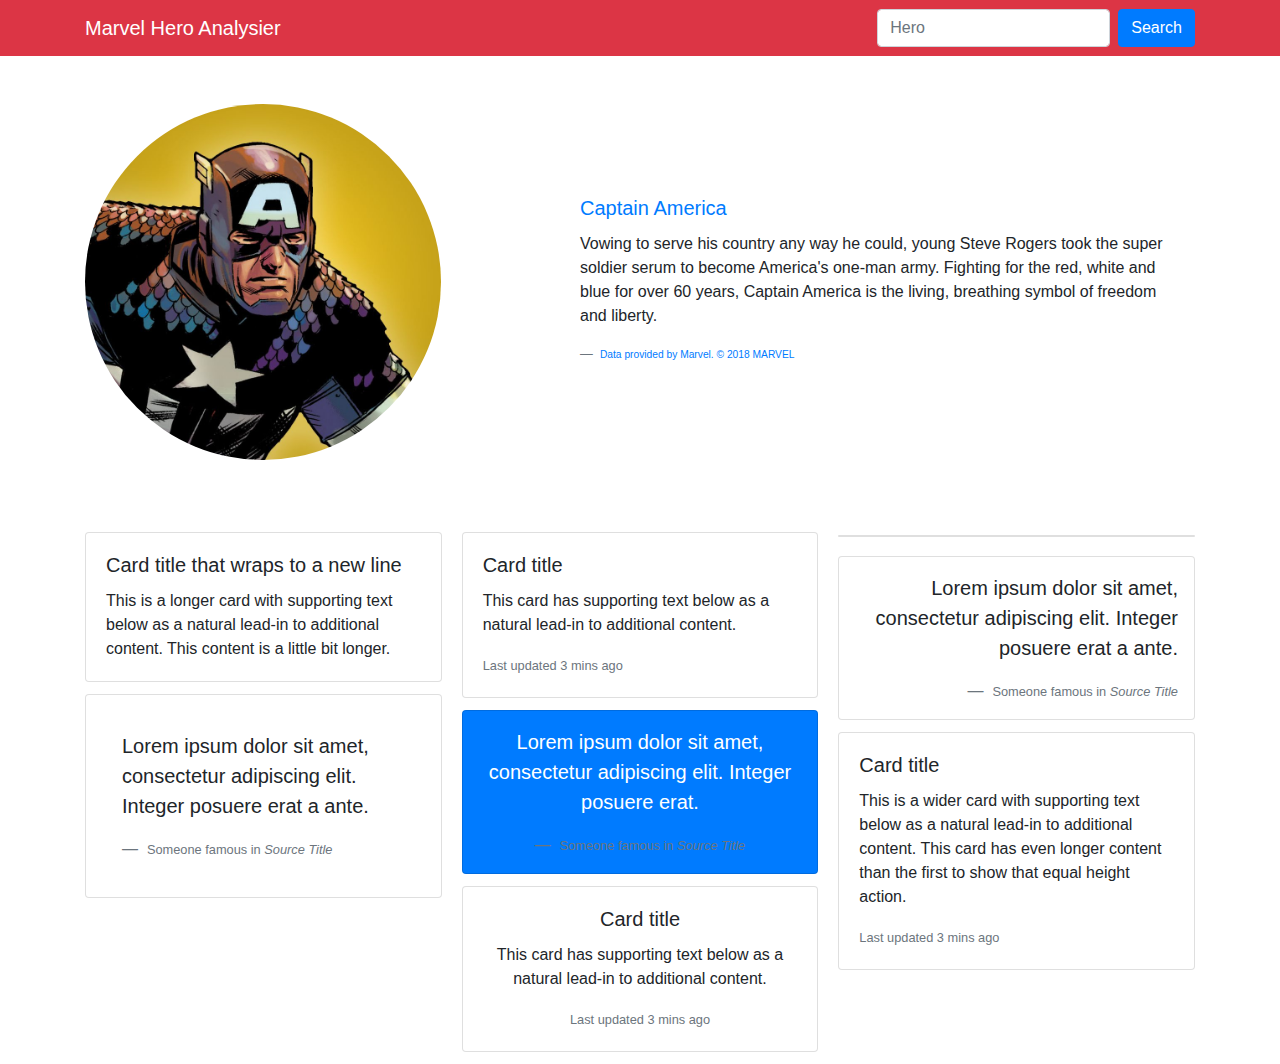
==== index.html @ 652e1d8a "[ADD] Adicionando as primeiras versões do código" ====
<!DOCTYPE html>
<html>
<head>
    <meta charset="utf-8" />
    <meta http-equiv="X-UA-Compatible" content="IE=edge">
    <title>Marvel Hero Analysier</title>
    <meta name="viewport" content="width=device-width, initial-scale=1">
    <link rel="stylesheet" type="text/css" media="screen" href="assets/css/bootstrap.css" />
    <link rel="shortcut icon" href="assets/images/favicon.ico" />
    
</head>
<body>
    <nav class="navbar bg-danger align-content-center justify-content-center">
        <div class="container text-center">
            <a class="navbar-brand text-white align-content-sm-center" href="#">Marvel Hero Analysier</a>
            
            <form class="form-inline my-2 my-lg-0">
                <input class="form-control mr-sm-2" type="search" placeholder="Hero" aria-label="Search">
                <button class="btn btn-primary my-2 my-sm-0 align-content-sm-center" type="submit">Search</button>
            </form>
        </div>
    </nav>
    
    <br>
    <br>
    
    <div class="container">
        <div class="row">
            <div class="col-lg-5 col-sm-12">
                <img class="rounded-circle" src="assets/images/captain.jpg" style="width: 80%;">
            </div>
            
            
            <div class="col-lg-7 col-sm-12">
                <br>
                <br>
                <br>
                <div class="card border-0"> 
                    <div class="card-body">
                        <h5 class="card-title text-primary">Captain America</h5>
                        <p class="card-text">Vowing to serve his country any way he could, young Steve Rogers took the super soldier serum to become America's one-man army. Fighting for the red, white and blue for over 60 years, Captain America is the living, breathing symbol of freedom and liberty.</p>
                        
                        <footer class="blockquote-footer">
                            <small>
                                    <a href=\"http://marvel.com\">Data provided by Marvel. © 2018 MARVEL</a>
                            </small>
                        </footer>
                        
                        
                    </div>
                </div>
            </div>
        </div>
        
        <br>
        <br>
        <br>
        
        <div class="card-columns">
            <div class="card">
                <div class="card-body">
                    <h5 class="card-title">Card title that wraps to a new line</h5>
                    <p class="card-text">This is a longer card with supporting text below as a natural lead-in to additional content. This content is a little bit longer.</p>
                </div>
            </div>
            <div class="card p-3">
                <blockquote class="blockquote mb-0 card-body">
                    <p>Lorem ipsum dolor sit amet, consectetur adipiscing elit. Integer posuere erat a ante.</p>
                    <footer class="blockquote-footer">
                        <small class="text-muted">
                            Someone famous in <cite title="Source Title">Source Title</cite>
                        </small>
                    </footer>
                </blockquote>
            </div>
            <div class="card">
                <div class="card-body">
                    <h5 class="card-title">Card title</h5>
                    <p class="card-text">This card has supporting text below as a natural lead-in to additional content.</p>
                    <p class="card-text"><small class="text-muted">Last updated 3 mins ago</small></p>
                </div>
            </div>
            <div class="card bg-primary text-white text-center p-3">
                <blockquote class="blockquote mb-0">
                    <p>Lorem ipsum dolor sit amet, consectetur adipiscing elit. Integer posuere erat.</p>
                    <footer class="blockquote-footer">
                        <small>
                            Someone famous in <cite title="Source Title">Source Title</cite>
                        </small>
                    </footer>
                </blockquote>
            </div>
            <div class="card text-center">
                <div class="card-body">
                    <h5 class="card-title">Card title</h5>
                    <p class="card-text">This card has supporting text below as a natural lead-in to additional content.</p>
                    <p class="card-text"><small class="text-muted">Last updated 3 mins ago</small></p>
                </div>
            </div>
            <div class="card">
            </div>
            <div class="card p-3 text-right">
                <blockquote class="blockquote mb-0">
                    <p>Lorem ipsum dolor sit amet, consectetur adipiscing elit. Integer posuere erat a ante.</p>
                    <footer class="blockquote-footer">
                        <small class="text-muted">
                            Someone famous in <cite title="Source Title">Source Title</cite>
                        </small>
                    </footer>
                </blockquote>
            </div>
            <div class="card">
                <div class="card-body">
                    <h5 class="card-title">Card title</h5>
                    <p class="card-text">This is a wider card with supporting text below as a natural lead-in to additional content. This card has even longer content than the first to show that equal height action.</p>
                    <p class="card-text"><small class="text-muted">Last updated 3 mins ago</small></p>
                </div>
            </div>
            
        </div>

        <footer class="bg-primary">
            
        </footer>
        
        
        <script src="assets/js/jquery-3.3.1.min.js"></script>
        <script src="assets/js/bootstrap.min.js"></script>
        <script src="assets/js/app.js"></script>
    </body>
    </html>
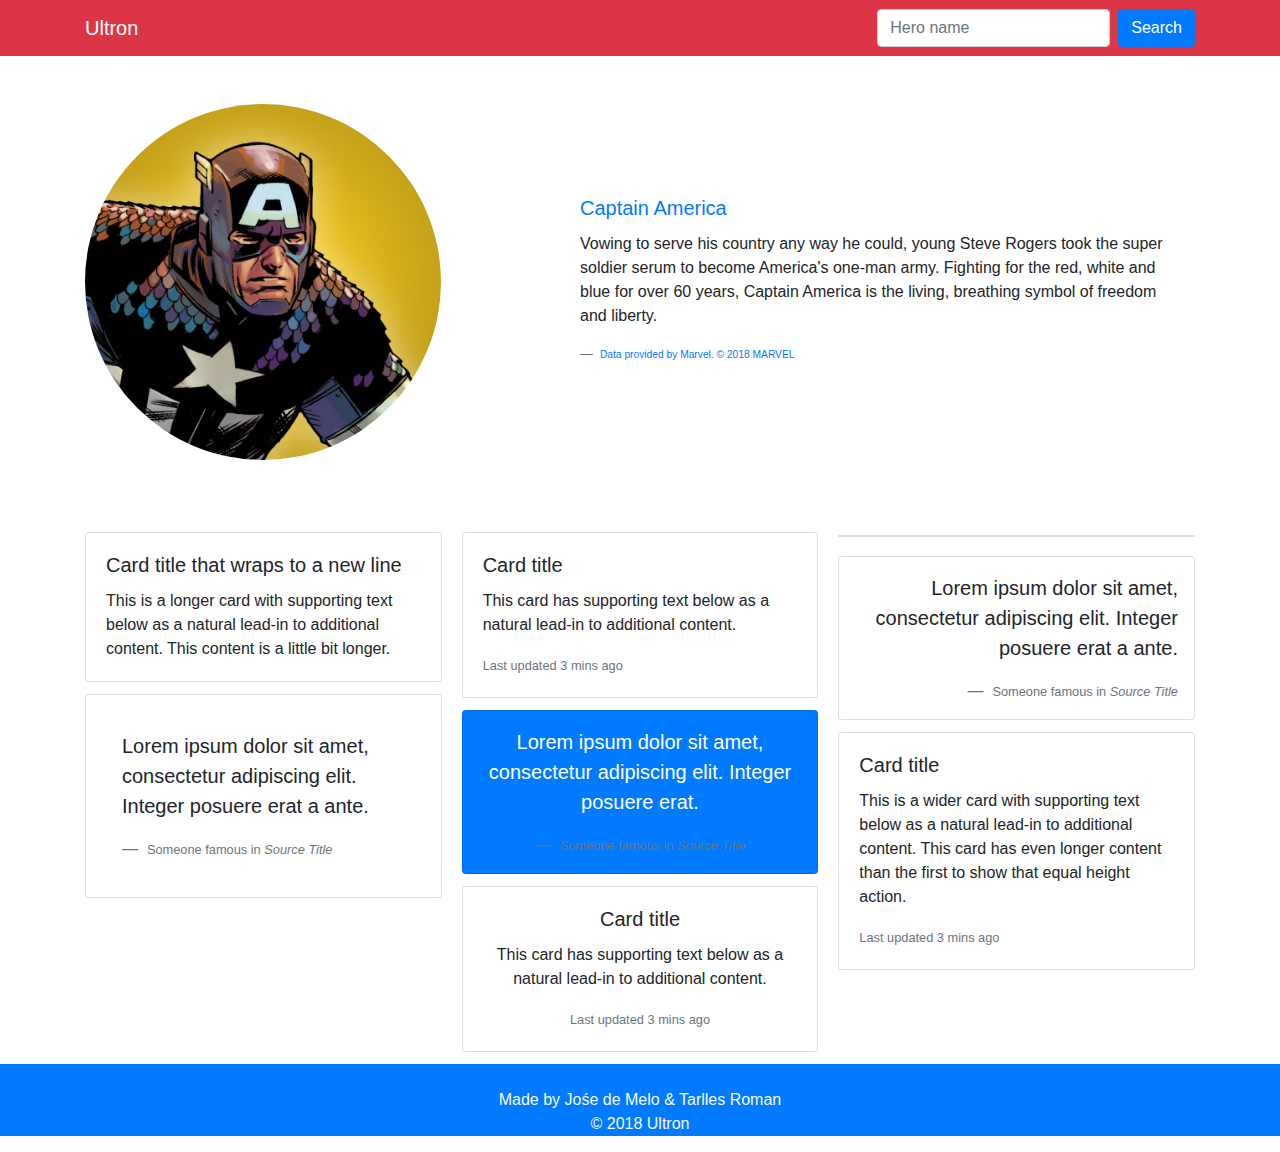
==== commit 38e98109: "[UP ADD] Atualizando a página principal e adicionando novas imagens" ====
--- a/index.html
+++ b/index.html
@@ -3,7 +3,7 @@
 <head>
     <meta charset="utf-8" />
     <meta http-equiv="X-UA-Compatible" content="IE=edge">
-    <title>Marvel Hero Analysier</title>
+    <title>ULTRON</title>
     <meta name="viewport" content="width=device-width, initial-scale=1">
     <link rel="stylesheet" type="text/css" media="screen" href="assets/css/bootstrap.css" />
     <link rel="shortcut icon" href="assets/images/favicon.ico" />
@@ -12,10 +12,10 @@
 <body>
     <nav class="navbar bg-danger align-content-center justify-content-center">
         <div class="container text-center">
-            <a class="navbar-brand text-white align-content-sm-center" href="#">Marvel Hero Analysier</a>
+            <a class="navbar-brand text-white align-content-sm-center" href="#">Ultron</a>
             
             <form class="form-inline my-2 my-lg-0">
-                <input class="form-control mr-sm-2" type="search" placeholder="Hero" aria-label="Search">
+                <input class="form-control mr-sm-2" type="search" placeholder="Hero name" aria-label="Search">
                 <button class="btn btn-primary my-2 my-sm-0 align-content-sm-center" type="submit">Search</button>
             </form>
         </div>
@@ -42,7 +42,7 @@
                         
                         <footer class="blockquote-footer">
                             <small>
-                                    <a href=\"http://marvel.com\">Data provided by Marvel. © 2018 MARVEL</a>
+                                <a href=\"http://marvel.com\">Data provided by Marvel. © 2018 MARVEL</a>
                             </small>
                         </footer>
                         
@@ -118,14 +118,17 @@
             </div>
             
         </div>
-
-        <footer class="bg-primary">
-            
-        </footer>
         
+    </div>
+    <footer class="bg-primary text-center" style="height: 100%;">
+        <br>
+        <p class="text-light">Made by Jośe de Melo & Tarlles Roman <br>© 2018 Ultron</p>
         
-        <script src="assets/js/jquery-3.3.1.min.js"></script>
-        <script src="assets/js/bootstrap.min.js"></script>
-        <script src="assets/js/app.js"></script>
-    </body>
-    </html>+    </footer>
+    
+    
+    <script src="assets/js/jquery-3.3.1.min.js"></script>
+    <script src="assets/js/bootstrap.min.js"></script>
+    <script src="assets/js/app.js"></script>
+</body>
+</html>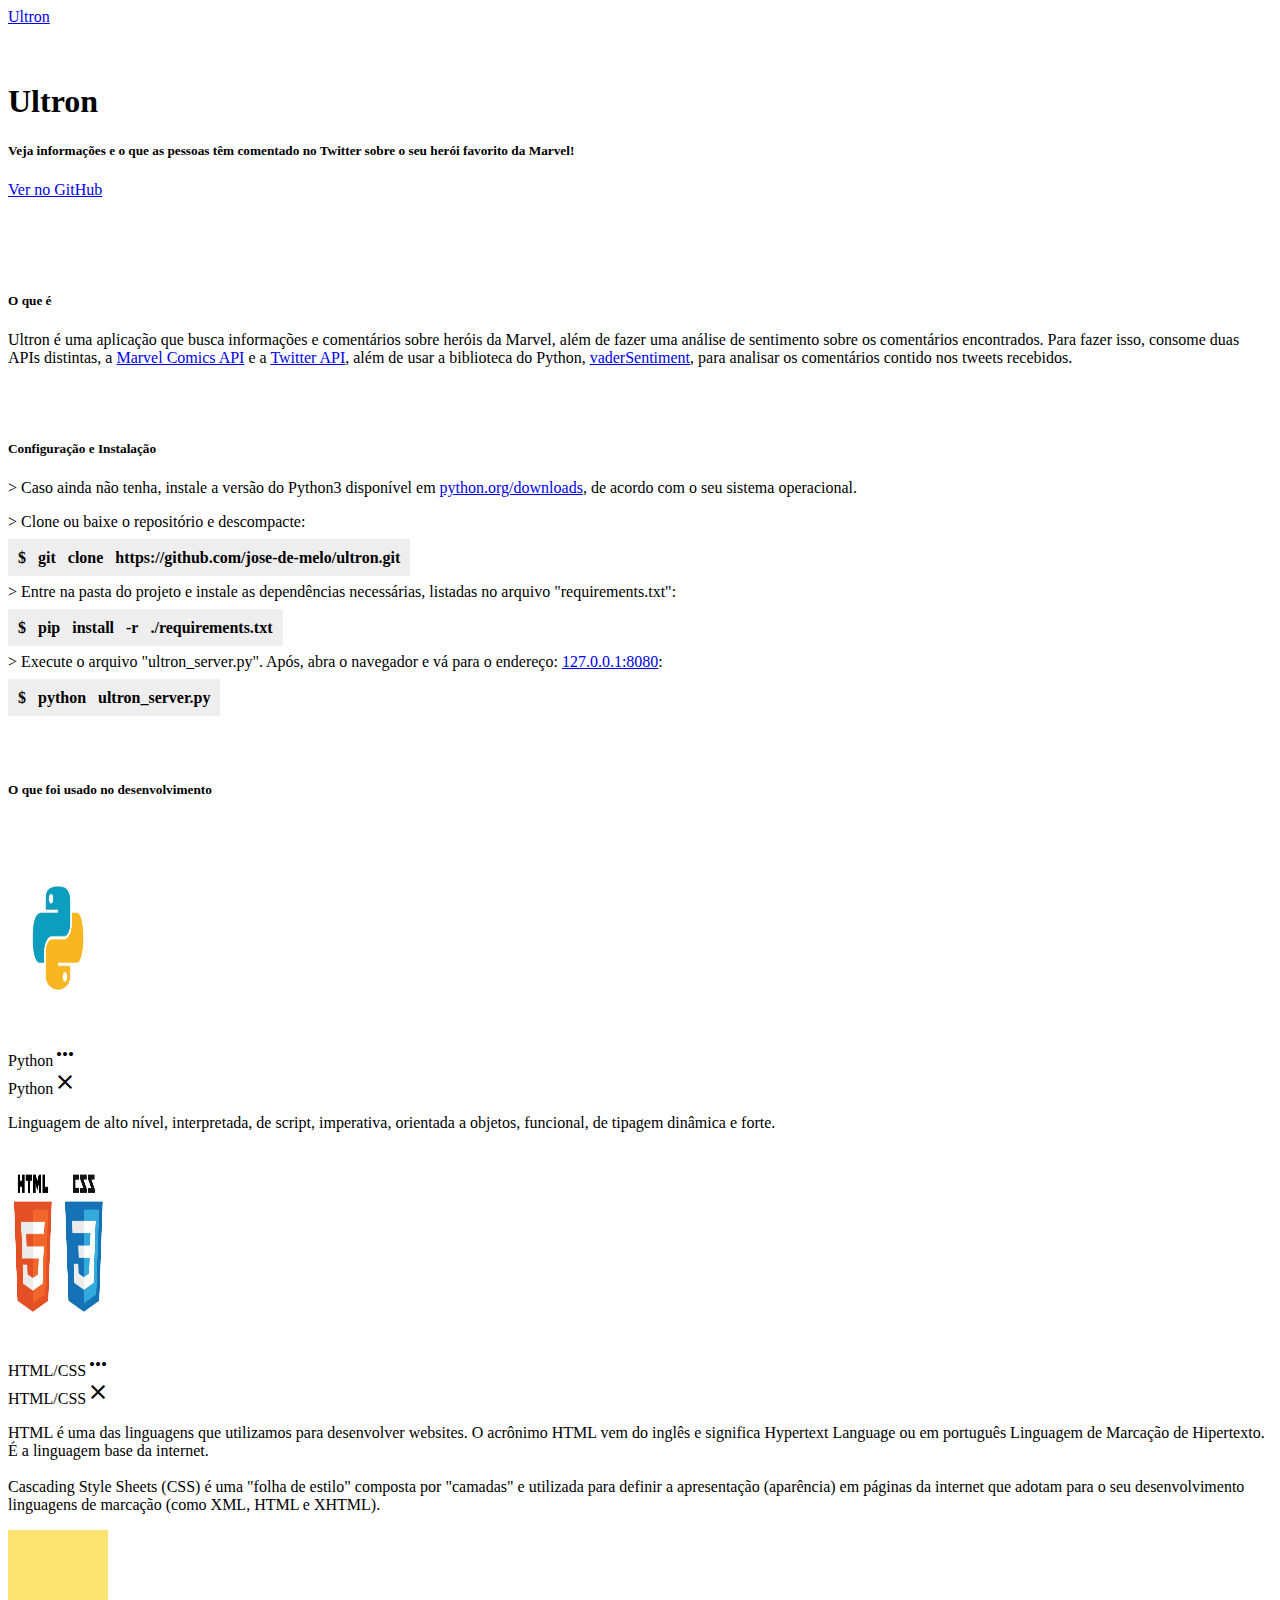
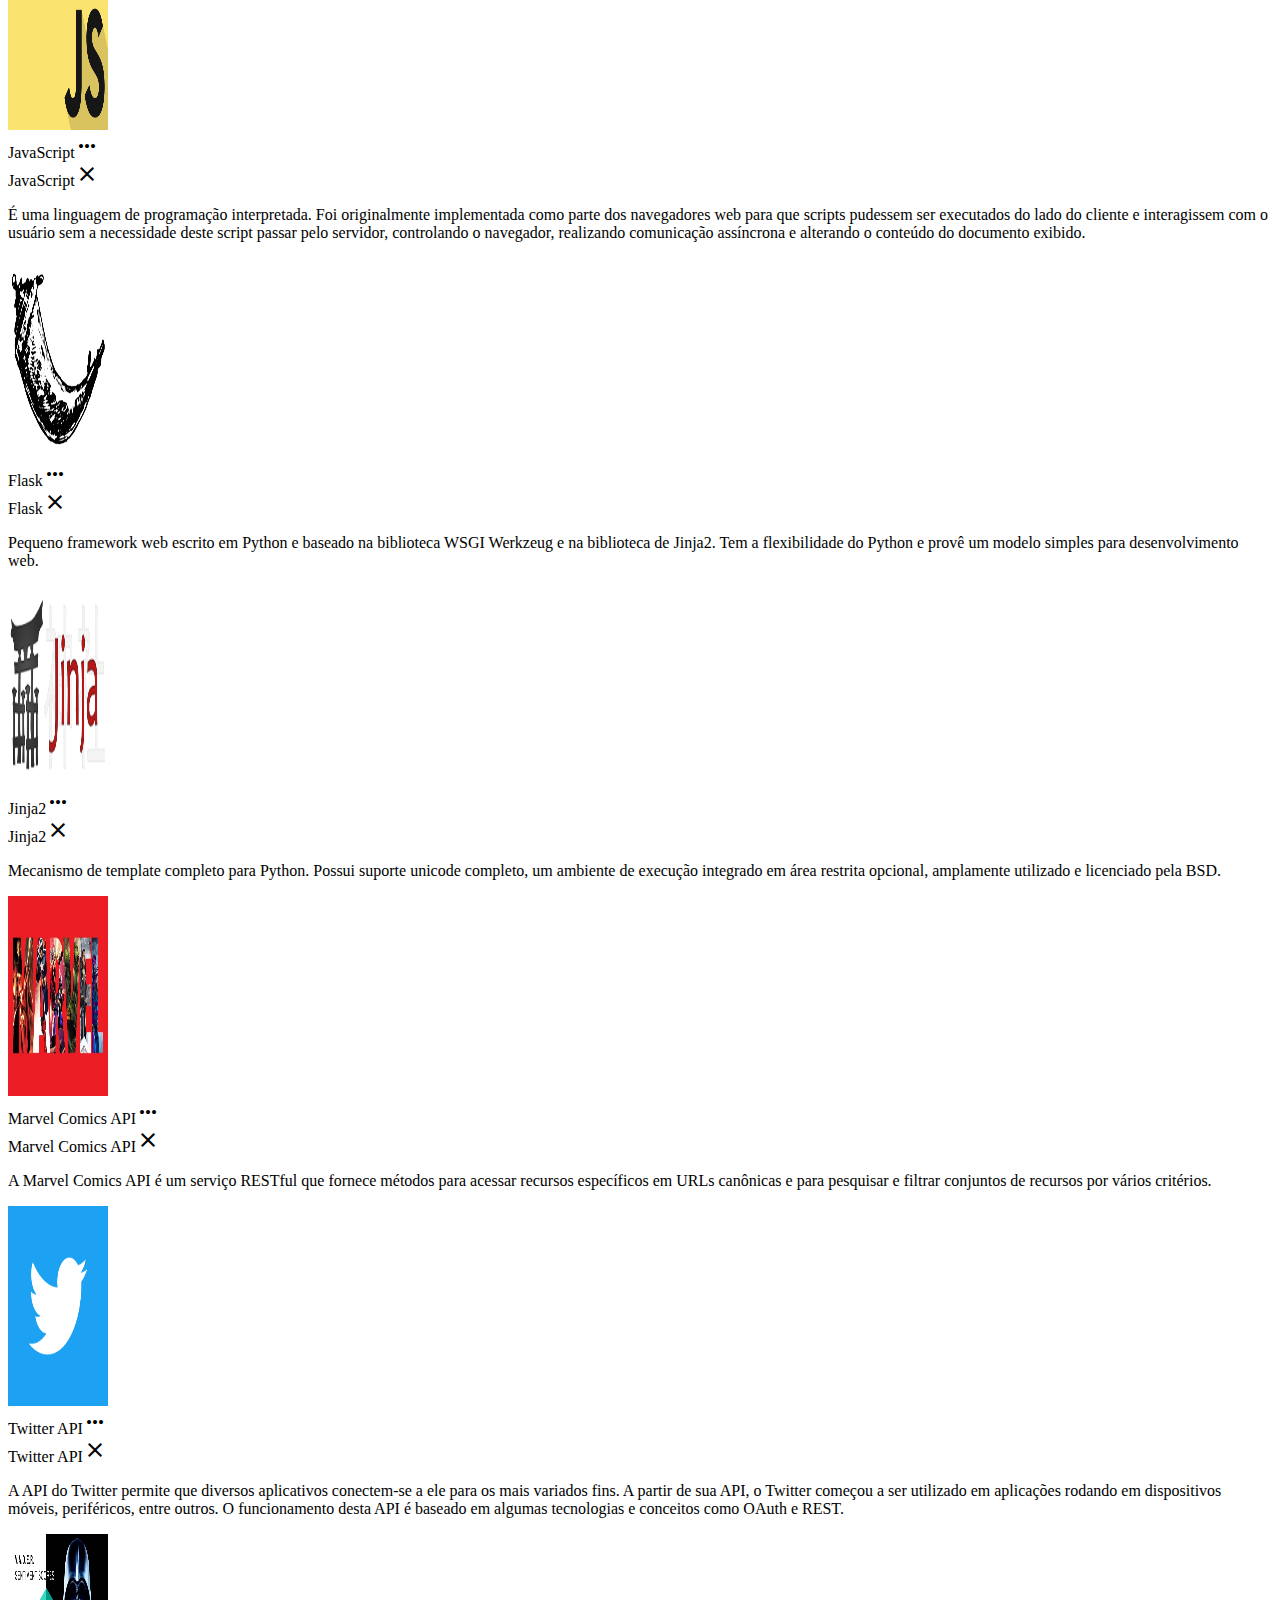
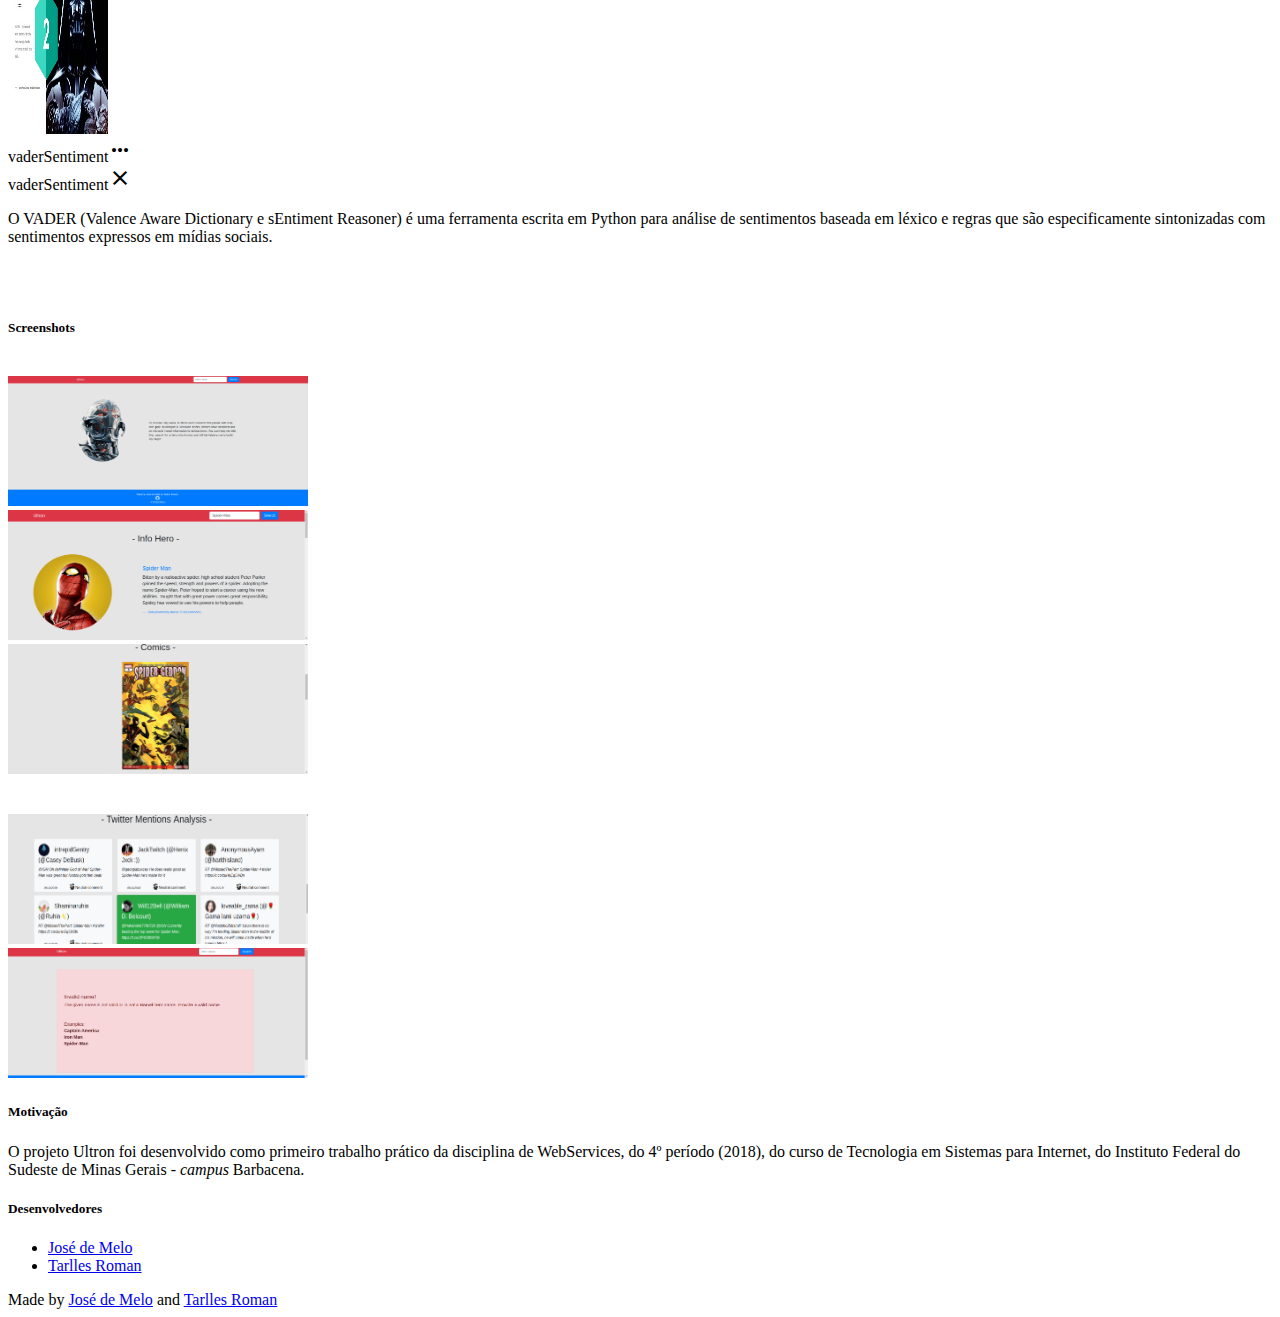
==== commit c6b36799: "Finalizando a GitHub Page.." ====
--- a/index.html
+++ b/index.html
@@ -1,134 +1,335 @@
 <!DOCTYPE html>
-<html>
+<html lang="en">
 <head>
-    <meta charset="utf-8" />
-    <meta http-equiv="X-UA-Compatible" content="IE=edge">
-    <title>ULTRON</title>
-    <meta name="viewport" content="width=device-width, initial-scale=1">
-    <link rel="stylesheet" type="text/css" media="screen" href="assets/css/bootstrap.css" />
-    <link rel="shortcut icon" href="assets/images/favicon.ico" />
-    
+  <meta http-equiv="Content-Type" content="text/html; charset=UTF-8"/>
+  <meta name="viewport" content="width=device-width, initial-scale=1, maximum-scale=1.0"/>
+  <title>Ultron</title>
+  
+  <!-- CSS  -->
+  <link href="https://fonts.googleapis.com/icon?family=Material+Icons" rel="stylesheet">
+  <link href="css/materialize.css" type="text/css" rel="stylesheet" media="screen,projection"/>
+  <link href="css/style.css" type="text/css" rel="stylesheet" media="screen,projection"/>
+  <link rel="stylesheet" href="https://use.fontawesome.com/releases/v5.5.0/css/all.css" integrity="sha384-B4dIYHKNBt8Bc12p+WXckhzcICo0wtJAoU8YZTY5qE0Id1GSseTk6S+L3BlXeVIU" crossorigin="anonymous">
+  <link rel="icon" type="image/ico" href="images/favicon.ico">
+  
 </head>
 <body>
-    <nav class="navbar bg-danger align-content-center justify-content-center">
-        <div class="container text-center">
-            <a class="navbar-brand text-white align-content-sm-center" href="#">Ultron</a>
-            
-            <form class="form-inline my-2 my-lg-0">
-                <input class="form-control mr-sm-2" type="search" placeholder="Hero name" aria-label="Search">
-                <button class="btn btn-primary my-2 my-sm-0 align-content-sm-center" type="submit">Search</button>
-            </form>
-        </div>
-    </nav>
-    
-    <br>
-    <br>
-    
+  <nav class="teal darken-3" role="navigation">
+    <div class="nav-wrapper container">
+      <a id="logo-container" href="index.html" class="brand-logo">Ultron</a>
+    </div>
+  </nav>
+  <div class="section no-pad-bot" id="index-banner">
     <div class="container">
-        <div class="row">
-            <div class="col-lg-5 col-sm-12">
-                <img class="rounded-circle" src="assets/images/captain.jpg" style="width: 80%;">
-            </div>
+      <br><br>
+      <h1 class="header center teal-text text-darken-3">Ultron</h1>
+      <div class="row center">
+        <h5 class="header col s12 light">Veja informações e o que as pessoas têm comentado no Twitter sobre o seu herói favorito da Marvel!</h5>
+      </div>
+      <div class="row center">
+        <a href="https://github.com/jose-de-melo/ultron" id="download-button" class="btn-large waves-effect waves-light teal darken-3"><i class="fab fa-github left"></i> Ver no GitHub</a>
+      </div>
+      <br><br>
+      
+    </div>
+  </div>
+  
+  <br><br>
+  
+  <div class="container section">
+    
+    <div>
+      <h5 class="valign-wrapper">O que é</h5>
+      <p>Ultron é uma aplicação que busca informações e comentários sobre heróis da Marvel,
+        além de fazer uma análise de sentimento sobre os comentários encontrados. Para fazer isso, consome duas APIs distintas,
+        a <a href="https://developer.marvel.com">Marvel Comics API</a> e a <a href="https://developer.twitter.com">Twitter API</a>,
+        além de usar a biblioteca do Python, <a href="https://github.com/cjhutto/vaderSentiment">vaderSentiment</a>, 
+        para analisar os comentários contido nos tweets recebidos.
+      </p>
+    </div>
+    
+    <br><br>
+    
+    <div>
+      <h5 class="valign-wrapper">Configuração e Instalação</h5>
+      
+      <p> > Caso ainda não tenha, instale a versão do Python3 disponível em <a href="https://www.python.org/downloads">python.org/downloads</a>,
+        de acordo com o seu sistema operacional.</p>
+        
+        <p> > Clone ou baixe o repositório e descompacte:<br><br>
+          <span class="linCode">$&nbsp;&nbsp;&nbsp;git&nbsp;&nbsp;&nbsp;clone&nbsp;&nbsp;&nbsp;https://github.com/jose-de-melo/ultron.git</span>
+        </p>
+        
+        <p> > Entre na pasta do projeto e instale as dependências necessárias, listadas no arquivo "requirements.txt":<br><br>
+          <span class="linCode">$&nbsp;&nbsp;&nbsp;pip&nbsp;&nbsp;&nbsp;install&nbsp;&nbsp;&nbsp;-r&nbsp;&nbsp;&nbsp;./requirements.txt</span>
+        </p>
+        
+        <p> > Execute o arquivo "ultron_server.py". Após, abra o navegador e vá para o endereço: <a href="http://127.0.0.1:8080">127.0.0.1:8080</a>:<br><br>
+          <span class="linCode">$&nbsp;&nbsp;&nbsp;python&nbsp;&nbsp;&nbsp;ultron_server.py</span>
+        </p>
+      </div>
+      
+      <br><br>
+      
+      <div>
+        
+        <h5>O que foi usado no desenvolvimento</h5>
+        <br>
+        <div class="row">
+          <div class="col l4 s12">
+            <div class="card">
+              <div class="card-image waves-effect waves-block waves-light">
+                <img class="activator imgCard" src="images/python.png">
+              </div>
+              
+              <div class="card-content">
+                <span class="card-title activator grey-text text-darken-4">Python<i class="material-icons right">more_horiz</i></span>
+              </div>
+              
+              <div class="card-reveal">
+                <span class="card-title grey-text text-darken-4">Python<i class="material-icons right">close</i></span>
+                <p>
+                  Linguagem de alto nível, interpretada, de script, imperativa, orientada a objetos, funcional,
+                  de tipagem dinâmica e forte.
+                </p>
+              </div>
+            </div>
+          </div>
+          
+          <div class="col l4 s12">
+            <div class="card">
+              <div class="card-image waves-effect waves-block waves-light">
+                <img class="activator imgCard" src="images/htmlcss.png">
+              </div>
+              
+              <div class="card-content">
+                <span class="card-title activator grey-text text-darken-4">HTML/CSS<i class="material-icons right">more_horiz</i></span>
+              </div>
+              
+              <div class="card-reveal">
+                <span class="card-title grey-text text-darken-4">HTML/CSS<i class="material-icons right">close</i></span>
+                <p>
+                  HTML é uma das linguagens que utilizamos para desenvolver websites. O acrônimo HTML vem do inglês 
+                  e significa Hypertext Language ou em português Linguagem de Marcação de Hipertexto. É a linguagem 
+                  base da internet.
+                  
+                  <br><br>
+                  Cascading Style Sheets (CSS) é uma "folha de estilo" composta por "camadas" e utilizada para 
+                  definir a apresentação (aparência) em páginas da internet que adotam para o seu desenvolvimento
+                  linguagens de marcação (como XML, HTML e XHTML). 
+                </p>
+              </div>
+            </div>
+          </div>
+          
+          <div class="col l4 s12">
+            <div class="card">
+              <div class="card-image waves-effect waves-block waves-light">
+                <img class="activator imgCard" src="images/js.png">
+              </div>
+              
+              <div class="card-content">
+                <span class="card-title activator grey-text text-darken-4">JavaScript<i class="material-icons right">more_horiz</i></span>
+              </div>
+              
+              <div class="card-reveal">
+                <span class="card-title grey-text text-darken-4">JavaScript<i class="material-icons right">close</i></span>
+                <p>
+                  É uma linguagem de programação interpretada. Foi originalmente implementada como parte dos navegadores
+                  web para que scripts pudessem ser executados do lado do cliente e interagissem com o usuário sem a necessidade
+                  deste script passar pelo servidor, controlando o navegador, realizando comunicação assíncrona e alterando o conteúdo 
+                  do documento exibido.
+                </p>
+              </div>
+            </div>
+          </div>
+        </div>
+        
+        <div class="row">
+          <div class="col l4 s12">
+            <div class="card">
+              <div class="card-image waves-effect waves-block waves-light">
+                <img class="activator imgCard" src="images/flask.png">
+              </div>
+              
+              <div class="card-content">
+                <span class="card-title activator grey-text text-darken-4">Flask<i class="material-icons right">more_horiz</i></span>
+              </div>
+              
+              <div class="card-reveal">
+                <span class="card-title grey-text text-darken-4">Flask<i class="material-icons right">close</i></span>
+                <p>
+                  Pequeno framework web escrito em Python e baseado na biblioteca WSGI Werkzeug e na biblioteca
+                  de Jinja2. Tem a flexibilidade do Python e provê um modelo simples para desenvolvimento web.
+                </p>
+              </div>
+            </div>
+          </div>
+          
+          <div class="col l4 s12">
+            <div class="card">
+              <div class="card-image waves-effect waves-block waves-light">
+                <img class="activator imgCard" src="images/jinja.png">
+              </div>
+              
+              <div class="card-content">
+                <span class="card-title activator grey-text text-darken-4">Jinja2<i class="material-icons right">more_horiz</i></span>
+              </div>
+              
+              <div class="card-reveal">
+                <span class="card-title grey-text text-darken-4">Jinja2<i class="material-icons right">close</i></span>
+                <p>
+                  Mecanismo de template completo para Python. Possui suporte unicode completo, um ambiente de 
+                  execução integrado em área restrita opcional, amplamente utilizado e licenciado pela BSD.
+                </p>
+              </div>
+            </div>
+          </div>
+          
+          <div class="col l4 s12">
+            <div class="card">
+              <div class="card-image waves-effect waves-block waves-light">
+                <img class="activator imgCard" src="images/marvel.jpg">
+              </div>
+              
+              <div class="card-content">
+                <span class="card-title activator grey-text text-darken-4">Marvel Comics API<i class="material-icons right">more_horiz</i></span>
+              </div>
+              
+              <div class="card-reveal">
+                <span class="card-title grey-text text-darken-4">Marvel Comics API<i class="material-icons right">close</i></span>
+                <p>
+                  A Marvel Comics API é um serviço RESTful que fornece métodos para acessar recursos específicos 
+                  em URLs canônicas e para pesquisar e filtrar conjuntos de recursos por vários critérios.
+                </p>
+              </div>
+            </div>
+          </div>
+        </div>
+        
+        <div class="row">
+          <div class="col l4 s12">
+            <div class="card">
+              <div class="card-image waves-effect waves-block waves-light">
+                <img class="activator imgCard" src="images/twitter.png">
+              </div>
+              
+              <div class="card-content">
+                <span class="card-title activator grey-text text-darken-4">Twitter API<i class="material-icons right">more_horiz</i></span>
+              </div>
+              
+              <div class="card-reveal">
+                <span class="card-title grey-text text-darken-4">Twitter API<i class="material-icons right">close</i></span>
+                <p>
+                  A API do Twitter permite que diversos aplicativos conectem-se a ele para os mais variados fins. A partir de sua API, o Twitter começou a ser utilizado em aplicações rodando em dispositivos móveis, periféricos, entre outros. O funcionamento desta API é baseado em algumas tecnologias e conceitos como OAuth e REST. 
+                </p>
+              </div>
+            </div>
+          </div>
+          
+          <div class="col l4 s12">
+            <div class="card">
+              <div class="card-image waves-effect waves-block waves-light">
+                <img class="activator imgCard" src="images/vader.jpg">
+              </div>
+              
+              <div class="card-content">
+                <span class="card-title activator grey-text text-darken-4">vaderSentiment<i class="material-icons right">more_horiz</i></span>
+              </div>
+              
+              <div class="card-reveal">
+                <span class="card-title grey-text text-darken-4">vaderSentiment<i class="material-icons right">close</i></span>
+                <p>
+                  O VADER (Valence Aware Dictionary e sEntiment Reasoner) é uma ferramenta escrita em Python para análise de sentimentos baseada em léxico e regras que são especificamente
+                  sintonizadas com sentimentos expressos em mídias sociais.
+                </p>
+              </div>
+            </div>
+          </div>
+          
+          
+        </div>
+        
+      </div>
+      
+      
+      
+      
+      <br><br>
+      
+      <div>
+        <h5 class="valign-wrapper">Screenshots</h5>
+        <br>
+        <div class="row">
+          <div class="col s12 l4">
+            <a href="images/screenshot1.png"><img src="images/screenshot1.png" alt="Main Page" class="screenshots"></a>
+          </div>
+          
+          
+          <div class="col s12 l4">
+            <a href="images/screenshot2.png"><img src="images/screenshot2.png" alt="Info Section" class="screenshots"></a>
+          </div>
+          
+          <div class="col s12 l4">
+            <a href="images/screenshot3.png"><img src="images/screenshot3.png" alt="Comics Section" class="screenshots"></a>
+          </div>
+        </div>
+        
+        <br><br>
+        
+        <div class="row">
+          <div class="col s12 l4">
+            <a href="images/screenshot4.png"><img src="images/screenshot4.png" alt="Tweets Section" class="screenshots"></a>
+          </div>
+          
+          
+          <div class="col s12 l4">
+            <a href="images/screenshot5.png"><img src="images/screenshot5.png" alt="Error Page" class="screenshots"></a>
+          </div>
+          
+        </div>
+      </div>
+      
+    </div>
+    
+    
+    
+    
+    <footer class="page-footer teal" style="height: 100%;margin-bottom: 0;">
+      <div class="container">
+        <div class="row">
+          <div class="col l6 s12">
+            <h5 class="white-text">Motivação</h5>
+            <p class="grey-text text-lighten-4">O projeto Ultron foi desenvolvido como primeiro trabalho prático da disciplina de WebServices, do 4º período (2018),
+              do curso de Tecnologia em Sistemas para Internet, do Instituto Federal do Sudeste de Minas Gerais - <i>campus</i> Barbacena.
+            </p>
             
             
-            <div class="col-lg-7 col-sm-12">
-                <br>
-                <br>
-                <br>
-                <div class="card border-0"> 
-                    <div class="card-body">
-                        <h5 class="card-title text-primary">Captain America</h5>
-                        <p class="card-text">Vowing to serve his country any way he could, young Steve Rogers took the super soldier serum to become America's one-man army. Fighting for the red, white and blue for over 60 years, Captain America is the living, breathing symbol of freedom and liberty.</p>
-                        
-                        <footer class="blockquote-footer">
-                            <small>
-                                <a href=\"http://marvel.com\">Data provided by Marvel. © 2018 MARVEL</a>
-                            </small>
-                        </footer>
-                        
-                        
-                    </div>
-                </div>
-            </div>
-        </div>
-        
-        <br>
-        <br>
-        <br>
-        
-        <div class="card-columns">
-            <div class="card">
-                <div class="card-body">
-                    <h5 class="card-title">Card title that wraps to a new line</h5>
-                    <p class="card-text">This is a longer card with supporting text below as a natural lead-in to additional content. This content is a little bit longer.</p>
-                </div>
-            </div>
-            <div class="card p-3">
-                <blockquote class="blockquote mb-0 card-body">
-                    <p>Lorem ipsum dolor sit amet, consectetur adipiscing elit. Integer posuere erat a ante.</p>
-                    <footer class="blockquote-footer">
-                        <small class="text-muted">
-                            Someone famous in <cite title="Source Title">Source Title</cite>
-                        </small>
-                    </footer>
-                </blockquote>
-            </div>
-            <div class="card">
-                <div class="card-body">
-                    <h5 class="card-title">Card title</h5>
-                    <p class="card-text">This card has supporting text below as a natural lead-in to additional content.</p>
-                    <p class="card-text"><small class="text-muted">Last updated 3 mins ago</small></p>
-                </div>
-            </div>
-            <div class="card bg-primary text-white text-center p-3">
-                <blockquote class="blockquote mb-0">
-                    <p>Lorem ipsum dolor sit amet, consectetur adipiscing elit. Integer posuere erat.</p>
-                    <footer class="blockquote-footer">
-                        <small>
-                            Someone famous in <cite title="Source Title">Source Title</cite>
-                        </small>
-                    </footer>
-                </blockquote>
-            </div>
-            <div class="card text-center">
-                <div class="card-body">
-                    <h5 class="card-title">Card title</h5>
-                    <p class="card-text">This card has supporting text below as a natural lead-in to additional content.</p>
-                    <p class="card-text"><small class="text-muted">Last updated 3 mins ago</small></p>
-                </div>
-            </div>
-            <div class="card">
-            </div>
-            <div class="card p-3 text-right">
-                <blockquote class="blockquote mb-0">
-                    <p>Lorem ipsum dolor sit amet, consectetur adipiscing elit. Integer posuere erat a ante.</p>
-                    <footer class="blockquote-footer">
-                        <small class="text-muted">
-                            Someone famous in <cite title="Source Title">Source Title</cite>
-                        </small>
-                    </footer>
-                </blockquote>
-            </div>
-            <div class="card">
-                <div class="card-body">
-                    <h5 class="card-title">Card title</h5>
-                    <p class="card-text">This is a wider card with supporting text below as a natural lead-in to additional content. This card has even longer content than the first to show that equal height action.</p>
-                    <p class="card-text"><small class="text-muted">Last updated 3 mins ago</small></p>
-                </div>
-            </div>
-            
-        </div>
-        
-    </div>
-    <footer class="bg-primary text-center" style="height: 100%;">
-        <br>
-        <p class="text-light">Made by Jośe de Melo & Tarlles Roman <br>© 2018 Ultron</p>
-        
+          </div>
+          <div class="col l3 s12">
+          </div>
+          <div class="col l3 s12">
+            <h5 class="white-text">Desenvolvedores</h5>
+            <ul>
+              <li><a class="white-text" href="https://github.com/jose-de-melo">José de Melo <i class="fab fa-github right"></i></a></li>
+              <li><a class="white-text" href="https://github.com/tarllesroman">Tarlles Roman <i class="fab fa-github right"></i></a></li>
+            </ul>
+          </div>
+        </div>
+      </div>
+      <div class="footer-copyright">
+        <div class="container">
+          Made by <a class="teal-text text-lighten-3" href="https://github.com/jose-de-melo">José de Melo</a> and <a class="teal-text text-lighten-3" href="http://github.com/tarllesroman">Tarlles Roman</a>
+        </div>
+      </div>
     </footer>
     
     
-    <script src="assets/js/jquery-3.3.1.min.js"></script>
-    <script src="assets/js/bootstrap.min.js"></script>
-    <script src="assets/js/app.js"></script>
-</body>
-</html>+    <!--  Scripts-->
+    <script src="https://code.jquery.com/jquery-2.1.1.min.js"></script>
+    <script src="js/materialize.js"></script>
+    <script src="js/init.js"></script>
+    
+  </body>
+  </html>
+  --- a/css/style.css
+++ b/css/style.css
@@ -0,0 +1,30 @@
+/* Custom Stylesheet */
+/**
+ * Use this file to override Materialize files so you can update
+ * the core Materialize files in the future
+ *
+ * Made By MaterializeCSS.com
+ */
+
+.icon-block {
+  padding: 0 15px;
+}
+.icon-block .material-icons {
+	font-size: inherit;
+}
+
+.linCode{
+  padding: 10px;
+  font-weight: bold;
+  background-color: #eeeeee;
+}
+
+.screenshots{
+  width: 300px;
+  height: 130px;
+}
+
+.imgCard{
+  width: 100px;
+  height: 200px;
+}
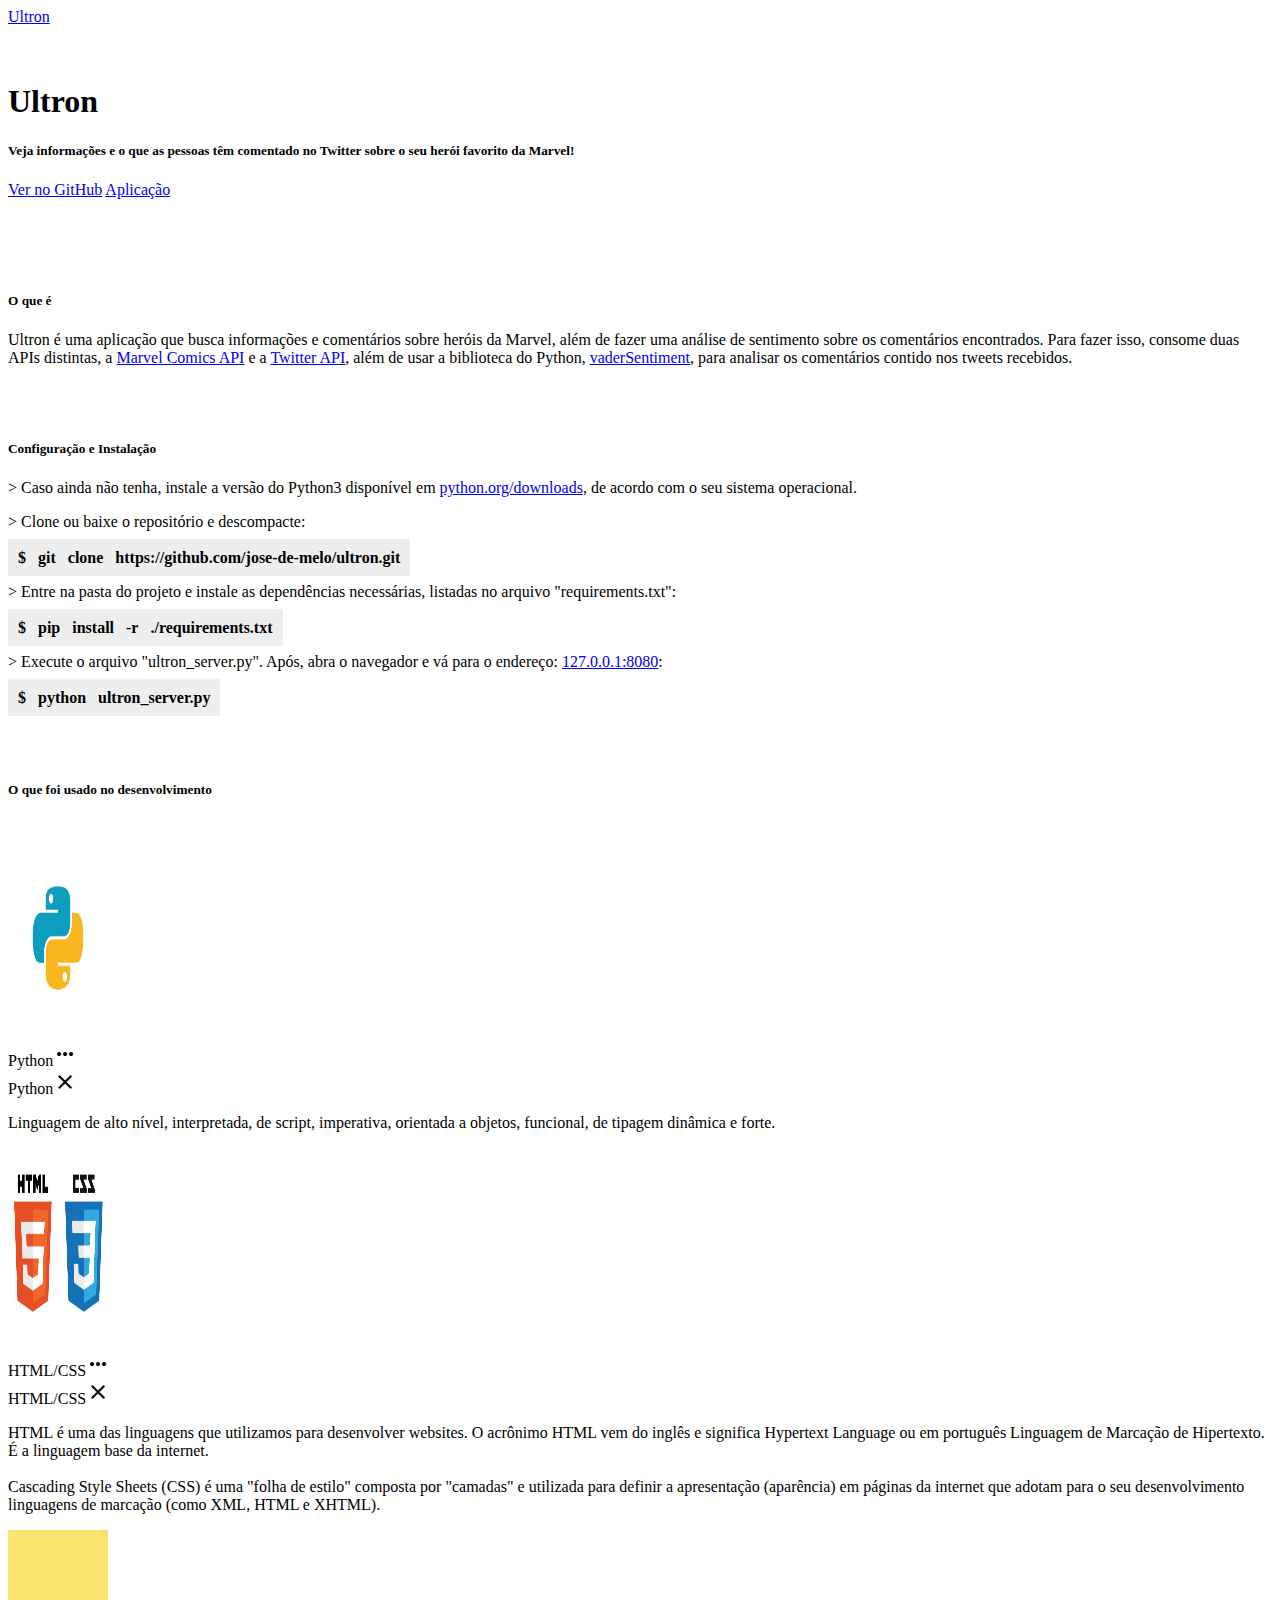
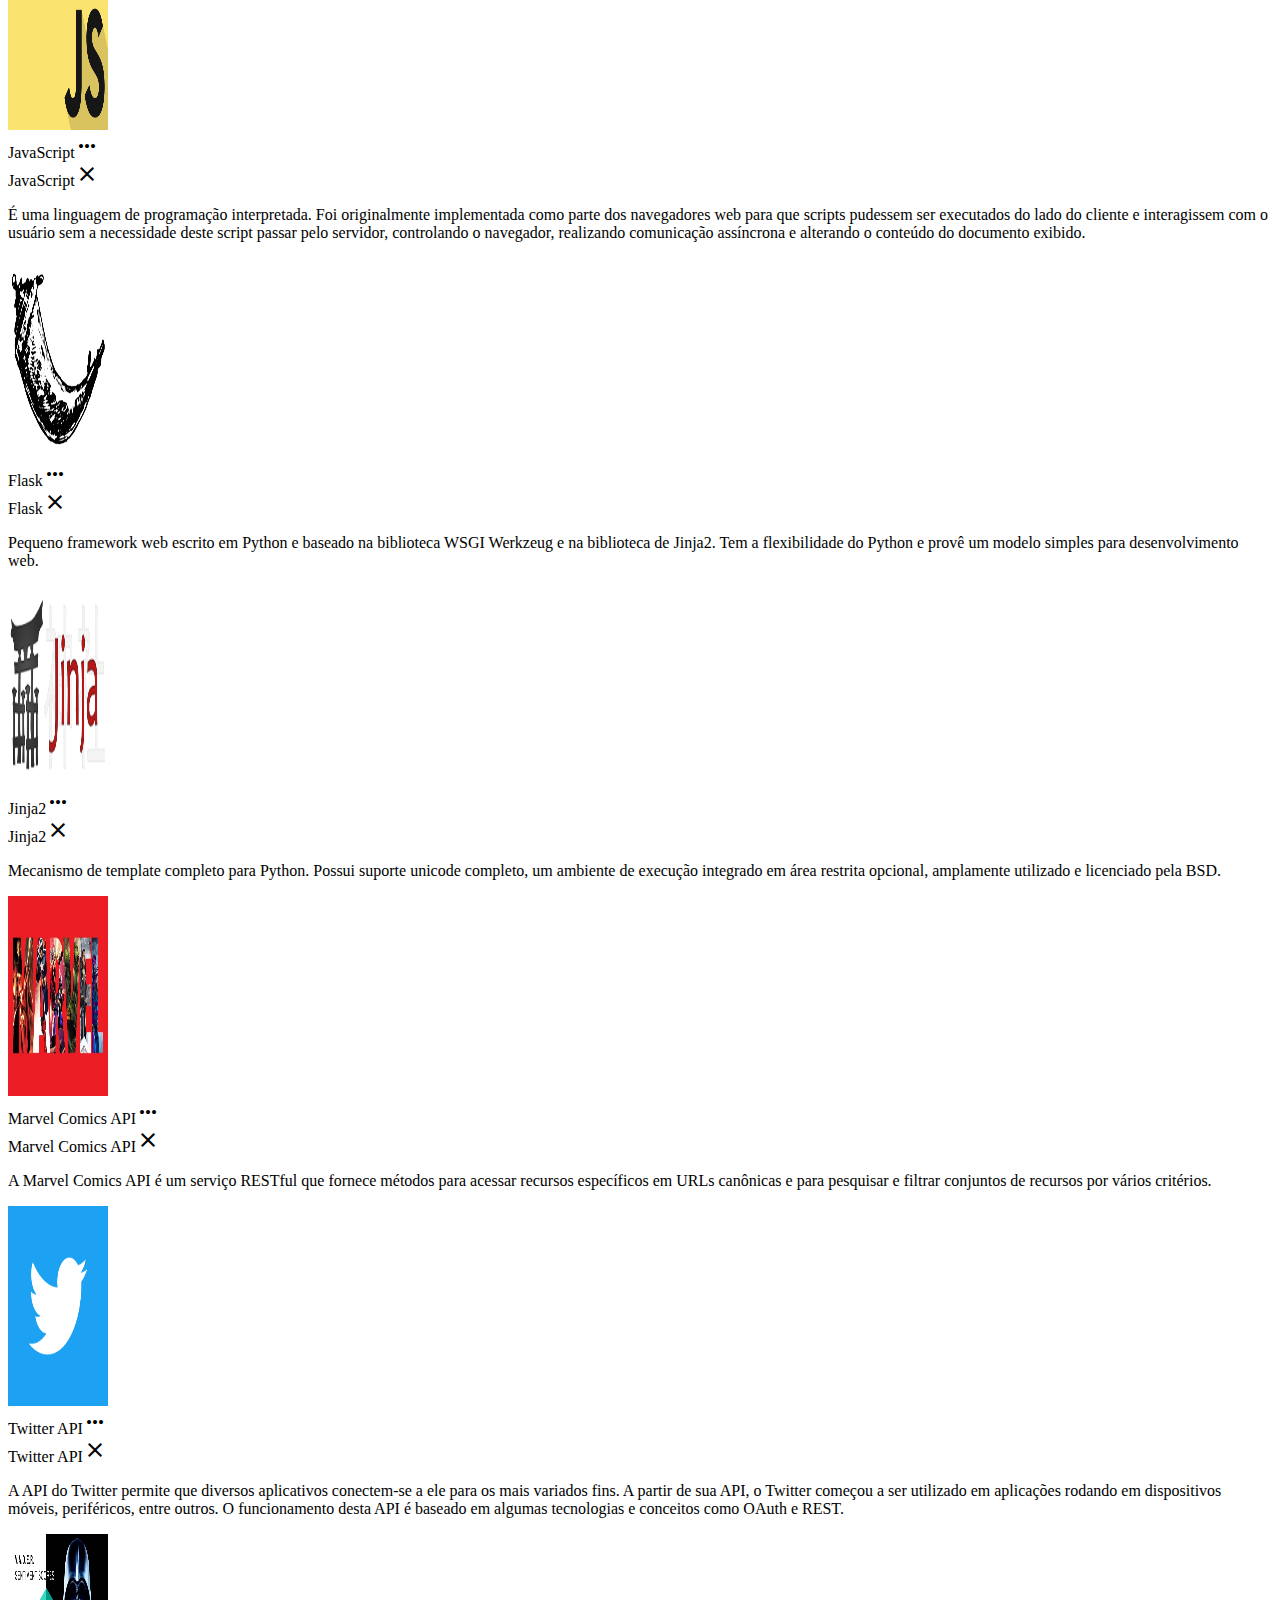
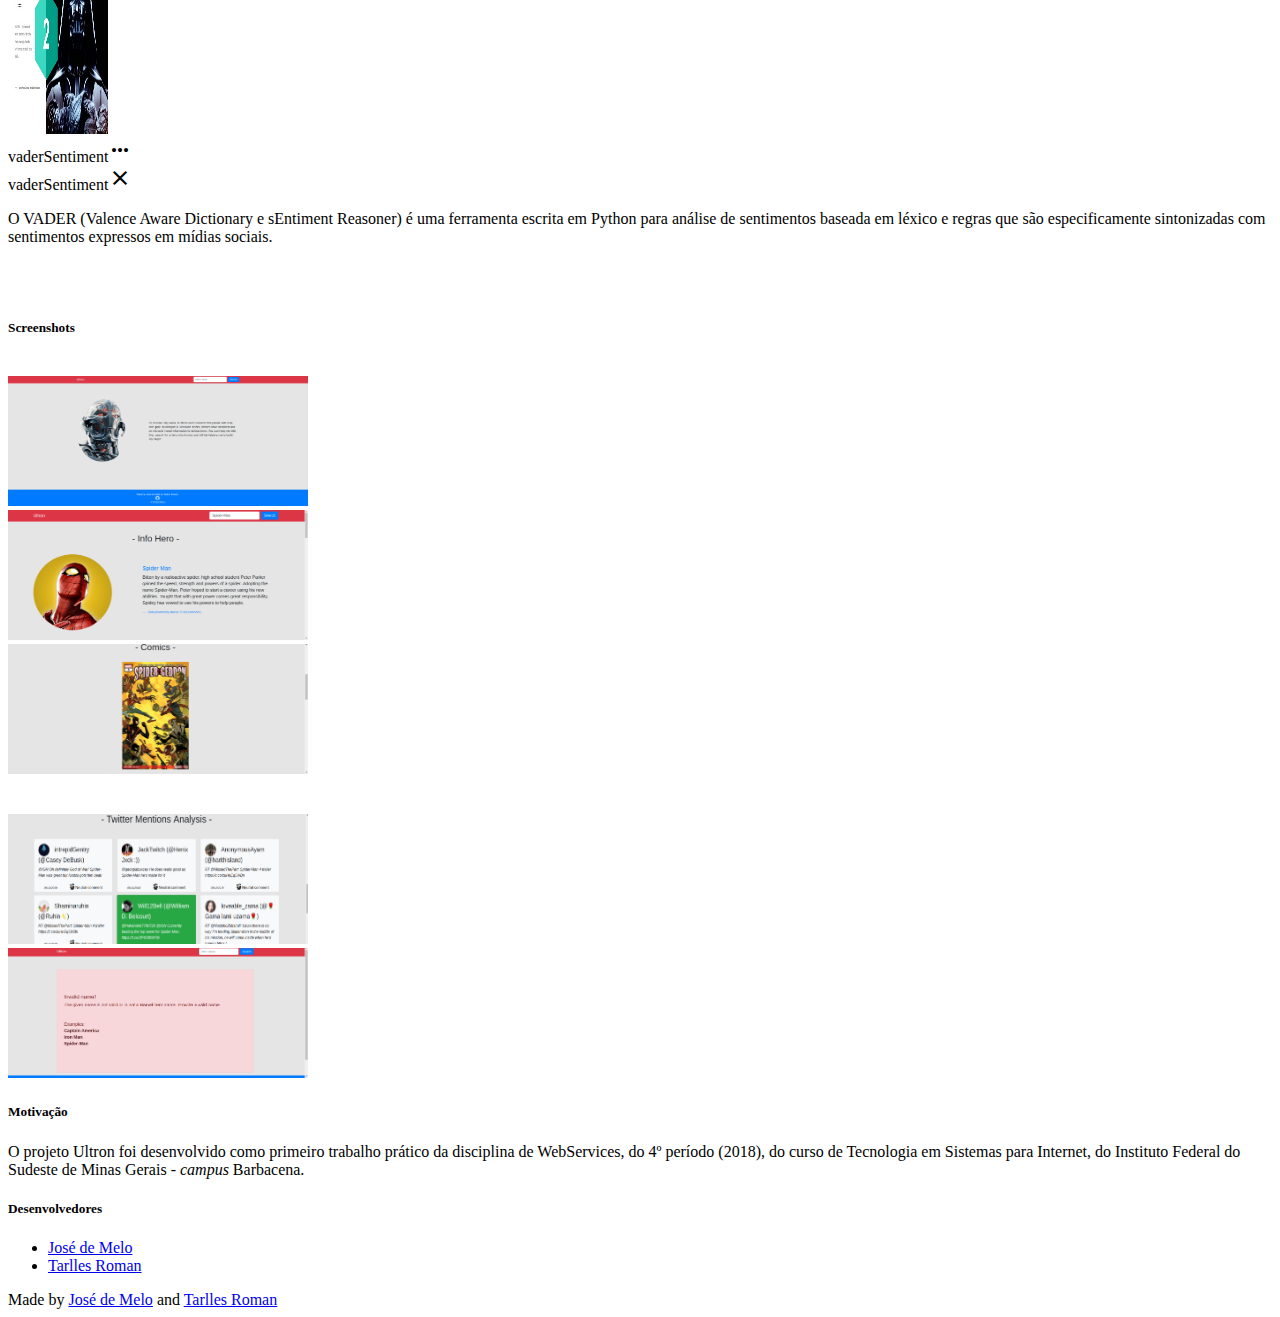
==== commit 2eddcfc0: "Update index.html" ====
--- a/index.html
+++ b/index.html
@@ -8,7 +8,7 @@
   <!-- CSS  -->
   <link href="https://fonts.googleapis.com/icon?family=Material+Icons" rel="stylesheet">
   <link href="css/materialize.css" type="text/css" rel="stylesheet" media="screen,projection"/>
-  <link href="css/style.css" type="text/css" rel="stylesheet" media="screen,projection"/>
+  <link href="https://jose-de-melo.github.io/ultron/css/style.css" type="text/css" rel="stylesheet" media="screen,projection"/>
   <link rel="stylesheet" href="https://use.fontawesome.com/releases/v5.5.0/css/all.css" integrity="sha384-B4dIYHKNBt8Bc12p+WXckhzcICo0wtJAoU8YZTY5qE0Id1GSseTk6S+L3BlXeVIU" crossorigin="anonymous">
   <link rel="icon" type="image/ico" href="images/favicon.ico">
   
@@ -28,6 +28,7 @@
       </div>
       <div class="row center">
         <a href="https://github.com/jose-de-melo/ultron" id="download-button" class="btn-large waves-effect waves-light teal darken-3"><i class="fab fa-github left"></i> Ver no GitHub</a>
+        <a href="https://ultron-analyser.herokuapp.com/" id="download-button" class="btn-large waves-effect waves-light teal darken-3"><i class="fab fa-github left"></i>Aplicação</a>
       </div>
       <br><br>
       
@@ -332,4 +333,4 @@
     
   </body>
   </html>
-  +  
